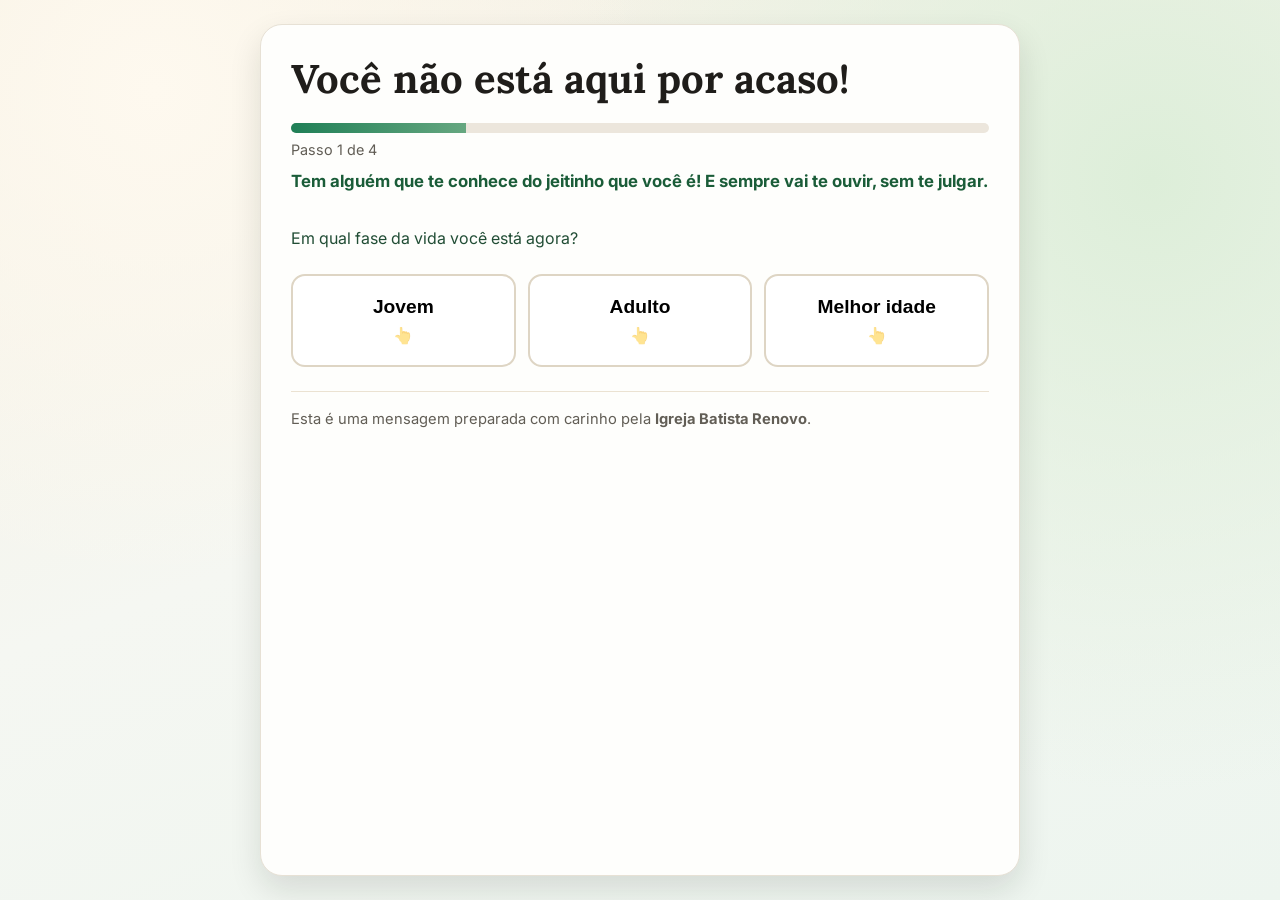
==== index.html @ 22cc5734 "Adiciona logo Instagram no botão CTA" ====
<!doctype html>
<html lang="pt-BR">
  <head>
    <meta charset="UTF-8" />
    <meta name="viewport" content="width=device-width, initial-scale=1.0" />
    <title>Esperança em Jesus</title>
    <link rel="icon" type="image/png" href="favicon.png" />
    <link rel="shortcut icon" href="favicon.png" />
    <link rel="preconnect" href="https://fonts.googleapis.com" />
    <link rel="preconnect" href="https://fonts.gstatic.com" crossorigin />
    <link href="https://fonts.googleapis.com/css2?family=Inter:wght@400;600;700&family=Lora:wght@600;700&display=swap" rel="stylesheet" />
    <link rel="stylesheet" href="styles.css" />
    <script src="script.js" defer></script>
  </head>

  <body>
    <main class="app-shell">

      <!-- HERO -->
      <header class="hero">
        <h1>Você não está aqui por acaso!</h1>

      </header>

      <!-- PROGRESSO -->
      <section class="progress-wrap" aria-label="Progresso da jornada">
        <div class="progress-track">
          <div class="progress-fill" id="progressFill"></div>
        </div>
        <p class="progress-label" id="progressLabel">Passo 1 de 4</p>
        <p class="progress-affirmation" id="progressAffirmation">
          <strong class="affirmation-highlight">Tem alguém que te conhece do jeitinho que você é!
             E sempre vai te ouvir, sem te julgar.</strong><br>
          Em qual fase da vida você está agora?
        </p>
      </section>

      <!-- PASSO 1: PERFIL -->
      <section class="step" id="step-welcome" data-step="welcome">
        <div class="choice-grid">

          <button type="button" class="choice-card profile-card" data-profile="jovem">
            <span class="choice-title">Jovem</span>
          </button>

          <button type="button" class="choice-card profile-card" data-profile="adulto">
            <span class="choice-title">Adulto</span>
          </button>

          <button type="button" class="choice-card profile-card" data-profile="melhor_idade">
            <span class="choice-title">Melhor idade</span>
          </button>

        </div>
      </section>

      <!-- PASSO 2: PESO -->
      <section class="step hidden" id="step-burden" data-step="burden">
        <p class="step-note step-context" id="burdenIntro">
          Pode ser algo que dói faz tempo, algo que te preocupa agora, ou algo que você
          já não consegue carregar sozinho(a).
        </p>
        <h2 class="step-question" id="burdenQuestion">Que peso você sente que Jesus poderia aliviar hoje?</h2>

        <div class="choice-grid" id="burdenOptions"></div>

        <button type="button" class="btn btn-secondary" id="backToProfile">
          Voltar
        </button>
      </section>

      <!-- PASSO 3: CUIDADO -->
      <section class="step hidden" id="step-support" data-step="support">
        <p class="step-note step-context" id="supportIntro">
          Jesus cuida de você de um jeito único. Escolha o cuidado que faz mais sentido
          para este momento da sua vida.
        </p>
        <h2 class="step-question" id="supportQuestion">Do que o seu coração mais precisa neste momento?</h2>

        <div class="choice-grid" id="supportOptions"></div>

        <button type="button" class="btn btn-secondary" id="backToBurden">
          Voltar
        </button>
      </section>

      <!-- PASSO FINAL -->
      <section class="step hidden" id="step-final" data-step="final">
        <h2>Você foi encontrado.</h2>

        <div class="message-stack">
          <p id="finalIntro">
            Tudo que você acabou de compartilhar — Deus já sabia.
            Ele te vê por dentro. Entende o que você às vezes nem consegue colocar em palavras.
          </p>

          <div id="finalPilares" class="pilares-grid"></div>

          <p id="finalBurden"></p>
          <p id="finalSupport"></p>

          <p id="finalCommunity">
            Essa mensagem não chegou até você por acaso. É o amor de Jesus te alcançando —
            exatamente aqui, exatamente agora.
          </p>

          <p class="verse" id="finalVerse"></p>
        </div>

        <article class="prayer-box" aria-label="Oração guiada">
          <h3>Oração guiada</h3>
          <p id="guidedPrayer">
            Senhor Jesus, eu não tenho todas as respostas — mas escolho Te dar meu coração hoje.
            Entra em tudo que eu estou vivendo. No que dói, no que confunde, no que ainda não tem nome.
            Eu Te recebo — e escolho seguir com você. Amém.
          </p>
        </article>

        <section class="final-banner-wrap" aria-label="Links da igreja com rolagem">
          <h3 class="final-banner-title">Uma comunidade real, para pessoas reais.</h3>
          <div class="final-banner-scroll-wrap">
            <div class="final-banner-scroll">
              <img class="final-banner-image" src="jiu-jitsu.png"             alt="Projeto social Renovo - aulas de Jiu-Jitsu"            loading="lazy" />
              <img class="final-banner-image" src="alfabetiza%C3%A7%C3%A3o.png" alt="Projeto de alfabetizacao para jovens e adultos"   loading="lazy" />
              <img class="final-banner-image" src="bale.png"                  alt="Projeto Ballet Renovo com aulas gratuitas"           loading="lazy" />
              <img class="final-banner-image" src="miss%C3%A3o.jpg"           alt="Nossa Missão - Igreja Batista Renovo"                loading="lazy" />
              <img class="final-banner-image" src="vis%C3%A3o.jpg"            alt="Nossa Visão - Igreja Batista Renovo"                 loading="lazy" />
              <img class="final-banner-image" src="compromisso.jpg"           alt="Nossos Compromissos - Igreja Batista Renovo"         loading="lazy" />
            </div>
          </div>
        </section>

        <div class="cta-column">
          <a class="btn btn-whatsapp btn-equal"
             href="https://wa.me/5592991217711?text=Ol%C3%A1!%20Acessei%20a%20p%C3%A1gina%20e%20gostaria%20de%20conhecer%20mais%20a%20Igreja%20Batista%20Renovo."
             target="_blank"
             rel="noreferrer">
            <svg xmlns="http://www.w3.org/2000/svg" viewBox="0 0 24 24" fill="currentColor" width="20" height="20" style="margin-right:8px;flex-shrink:0" aria-hidden="true">
              <path d="M17.472 14.382c-.297-.149-1.758-.867-2.03-.967-.273-.099-.471-.148-.67.15-.197.297-.767.966-.94 1.164-.173.199-.347.223-.644.075-.297-.15-1.255-.463-2.39-1.475-.883-.788-1.48-1.761-1.653-2.059-.173-.297-.018-.458.13-.606.134-.133.298-.347.446-.52.149-.174.198-.298.298-.497.099-.198.05-.371-.025-.52-.075-.149-.669-1.612-.916-2.207-.242-.579-.487-.5-.669-.51-.173-.008-.371-.01-.57-.01-.198 0-.52.074-.792.372-.272.297-1.04 1.016-1.04 2.479 0 1.462 1.065 2.875 1.213 3.074.149.198 2.096 3.2 5.077 4.487.709.306 1.262.489 1.694.625.712.227 1.36.195 1.871.118.571-.085 1.758-.719 2.006-1.413.248-.694.248-1.289.173-1.413-.074-.124-.272-.198-.57-.347z"/>
              <path d="M12 0C5.373 0 0 5.373 0 12c0 2.127.558 4.122 1.528 5.855L0 24l6.335-1.505A11.943 11.943 0 0012 24c6.627 0 12-5.373 12-12S18.627 0 12 0zm0 21.818a9.818 9.818 0 01-5.006-1.368l-.36-.214-3.732.886.939-3.618-.234-.372A9.818 9.818 0 1112 21.818z"/>
            </svg>
            Quero dar um próximo passo
          </a>
          <a class="btn btn-primary btn-equal"
             id="ctaVisit"
             href="https://www.instagram.com/renovomanaus?igsh=MmhmaDRhMWgzZGI="
             target="_blank"
             rel="noreferrer">
            <svg xmlns="http://www.w3.org/2000/svg" viewBox="0 0 24 24" fill="currentColor" width="20" height="20" style="margin-right:8px;flex-shrink:0" aria-hidden="true">
              <path d="M12 2.163c3.204 0 3.584.012 4.85.07 3.252.148 4.771 1.691 4.919 4.919.058 1.265.069 1.645.069 4.849 0 3.205-.012 3.584-.069 4.849-.149 3.225-1.664 4.771-4.919 4.919-1.266.058-1.644.07-4.85.07-3.204 0-3.584-.012-4.849-.07-3.26-.149-4.771-1.699-4.919-4.92-.058-1.265-.07-1.644-.07-4.849 0-3.204.013-3.583.07-4.849.149-3.227 1.664-4.771 4.919-4.919 1.266-.057 1.645-.069 4.849-.069zm0-2.163c-3.259 0-3.667.014-4.947.072-4.358.2-6.78 2.618-6.98 6.98-.059 1.281-.073 1.689-.073 4.948 0 3.259.014 3.668.072 4.948.2 4.358 2.618 6.78 6.98 6.98 1.281.058 1.689.072 4.948.072 3.259 0 3.668-.014 4.948-.072 4.354-.2 6.782-2.618 6.979-6.98.059-1.28.073-1.689.073-4.948 0-3.259-.014-3.667-.072-4.947-.196-4.354-2.617-6.78-6.979-6.98-1.281-.059-1.69-.073-4.949-.073zm0 5.838c-3.403 0-6.162 2.759-6.162 6.162s2.759 6.163 6.162 6.163 6.162-2.759 6.162-6.163c0-3.403-2.759-6.162-6.162-6.162zm0 10.162c-2.209 0-4-1.79-4-4 0-2.209 1.791-4 4-4s4 1.791 4 4c0 2.21-1.791 4-4 4zm6.406-11.845c-.796 0-1.441.645-1.441 1.44s.645 1.44 1.441 1.44c.795 0 1.439-.645 1.439-1.44s-.644-1.44-1.439-1.44z"/>
            </svg>
            Conheça mais sobre nós
          </a>
        </div>

        <button type="button" class="btn btn-secondary" id="restartJourney">
          Refazer jornada
        </button>
      </section>

      <footer class="footer-note">
        <p>
          Esta é uma mensagem preparada com carinho pela
          <strong>Igreja Batista Renovo</strong>.
        </p>
      </footer>

    </main>
  </body>
</html>
---- styles.css ----
:root {
  --bg: #f7f4ee;
  --surface: #ffffff;
  --text: #1f1d1a;
  --muted: #625e56;
  --primary: #176b47;
  --primary-strong: #0f4a31;
  --secondary: #e7dcc8;
  --border: #ded5c4;
  --shadow: 0 14px 32px rgba(19, 21, 20, 0.12);
}

html {
  /* Impede zoom automático de fonte no iOS */
  -webkit-text-size-adjust: 100%;
  text-size-adjust: 100%;
}

* {
  box-sizing: border-box;
  /* Remove o flash azul/cinza ao tocar em elementos no Android/iOS */
  -webkit-tap-highlight-color: transparent;
}

body {
  margin: 0;
  min-height: 100vh;
  font-family: "Inter", "Segoe UI", Tahoma, Geneva, Verdana, sans-serif;
  color: var(--text);
  background:
    radial-gradient(circle at 12% 10%, #fef9ef 0%, transparent 36%),
    radial-gradient(circle at 90% 20%, #ddeed9 0%, transparent 45%),
    linear-gradient(160deg, #f6f0e2 0%, #f5f7f2 48%, #edf5ef 100%);
  display: flex;
  justify-content: center;
  padding: 24px 14px;
}

.app-shell {
  width: min(760px, 100%);
  background: color-mix(in srgb, var(--surface) 92%, #f6f0df 8%);
  border: 1px solid color-mix(in srgb, var(--border) 72%, #ffffff 28%);
  border-radius: 22px;
  box-shadow: var(--shadow);
  padding: 30px;
}

.hero h1 {
  margin: 0;
  font-family: "Lora", Georgia, serif;
  font-size: clamp(1.6rem, 5vw, 2.5rem);
  line-height: 1.2;
}

.eyebrow {
  margin: 0 0 10px;
  text-transform: uppercase;
  letter-spacing: 0.08em;
  font-size: 0.78rem;
  color: var(--primary-strong);
  font-weight: 700;
}

.hero p {
  margin: 12px 0 0;
  color: var(--muted);
  line-height: 1.55;
}

.progress-wrap {
  margin: 20px 0 22px;
}

.progress-track {
  width: 100%;
  height: 10px;
  border-radius: 999px;
  background: #ece6dc;
  overflow: hidden;
}

.progress-fill {
  width: 0;
  height: 100%;
  background: linear-gradient(90deg, #1f7f56 0%, #66a780 100%);
  transition: width 240ms ease;
}

.progress-label {
  margin: 8px 0 0;
  font-size: 0.9rem;
  color: var(--muted);
}

.progress-affirmation {
  margin: 10px 0 0;
  font-size: 1rem;
  font-weight: 400;
  color: #214d35;
  line-height: 1.6;
}

.affirmation-highlight {
  display: block;
  font-size: 1.05rem;
  font-weight: 700;
  color: #1a5c38;
  margin-bottom: 6px;
}

.step {
  animation: fade-in 220ms ease;
}

@keyframes fade-in {
  from {
    opacity: 0;
    transform: translateY(8px);
  }

  to {
    opacity: 1;
    transform: translateY(0);
  }
}

.hidden {
  display: none;
}

.step h2 {
  margin: 0 0 10px;
  font-family: "Lora", Georgia, serif;
  font-size: clamp(1.2rem, 4vw, 1.65rem);
}

.step p {
  margin: 0;
  color: var(--muted);
  line-height: 1.55;
}

.step-note {
  margin-bottom: 14px;
}

.step-context {
  border: 1px solid #d9cfbf;
  border-radius: 12px;
  background: #fffdf8;
  padding: 12px 14px;
  margin-bottom: 12px;
}

.verse-block {
  display: block;
  background: #f0f8f3;
  border-left: 4px solid #1f7f56;
  border-radius: 8px;
  padding: 10px 14px;
  margin-bottom: 8px;
}

.verse-ref {
  display: block;
  font-style: normal;
  font-weight: 700;
  font-size: 0.85rem;
  color: #1f7f56;
  margin-bottom: 4px;
  letter-spacing: 0.02em;
}

.verse-text {
  display: block;
  font-style: italic;
  font-size: 1rem;
  color: #214d35;
  line-height: 1.5;
}

.verse-intro {
  display: block;
  font-size: 0.9rem;
  color: var(--muted);
}

.step-question {
  border: 1px solid #76a88d;
  border-radius: 12px;
  background: #f2fbf6;
  padding: 12px 14px;
  margin: 0 0 12px;
}

.choice-grid {
  display: grid;
  grid-template-columns: repeat(3, minmax(0, 1fr));
  gap: 12px;
  margin: 16px 0 18px;
}

.choice-card {
  text-align: center;
  border: 2px solid var(--border);
  border-radius: 14px;
  background: var(--surface);
  padding: 20px 10px;
  cursor: pointer;
  transition: transform 160ms ease, border-color 160ms ease, box-shadow 160ms ease, background 160ms ease;
  position: relative;
  overflow: hidden;
}

.choice-card::after {
  content: "👆";
  display: block;
  font-size: 1rem;
  margin-top: 8px;
  opacity: 0.5;
}

.choice-card:hover,
.choice-card:focus-visible {
  transform: translateY(-2px);
  border-color: #78a88f;
  box-shadow: 0 10px 18px rgba(23, 107, 71, 0.12);
  outline: none;
}

/* Feedback de toque para mobile */
.choice-card:active {
  transform: scale(0.98);
  background: #f0f8f3;
  border-color: #78a88f;
}

.choice-card.selected {
  border-color: #1f7f56;
  box-shadow: 0 0 0 2px rgba(31, 127, 86, 0.18);
  background: #f4fbf7;
}

.choice-title {
  display: block;
  font-weight: 700;
  font-size: 1.2rem;
  margin-bottom: 0;
}

.choice-text {
  display: block;
  color: var(--muted);
  font-size: 0.9rem;
  line-height: 1.4;
}

.message-stack {
  display: grid;
  gap: 10px;
  margin-top: 12px;
}

.pilares-grid {
  display: grid;
  grid-template-columns: 1fr;
  gap: 10px;
  margin: 4px 0;
}

.pilar-card {
  border-left: 4px solid #1f7f56;
  background: #f4fbf7;
  border-radius: 0 12px 12px 0;
  padding: 12px 14px;
}

.pilar-titulo {
  margin: 0 0 4px;
  font-family: "Lora", Georgia, serif;
  font-size: 1rem;
  font-weight: 700;
  color: #1a5c38;
}

.pilar-texto {
  margin: 0;
  font-size: 0.92rem;
  color: #3a3530;
  line-height: 1.5;
}

.message-stack p {
  margin: 0;
  color: #2a2722;
  line-height: 1.6;
}

.verse {
  padding-left: 12px;
  border-left: 3px solid #88b39c;
  color: #214d35;
  font-style: italic;
  font-family: "Lora", Georgia, serif;
}

.prayer-box {
  margin-top: 20px;
  padding: 16px;
  border-radius: 14px;
  border: 1px solid #cde2d5;
  background: linear-gradient(160deg, #f3fbf7 0%, #f9fff5 100%);
}

.prayer-box h3 {
  margin: 0 0 8px;
  font-family: "Lora", Georgia, serif;
}

.prayer-box p {
  margin: 0;
  color: #274534;
  line-height: 1.6;
}

.final-banner-wrap {
  margin-top: 18px;
}

.final-banner-title {
  margin: 0 0 8px;
  font-size: 1rem;
}

.final-banner-scroll-wrap {
  position: relative;
  border-radius: 14px;
}

.final-banner-scroll {
  display: flex;
  flex-direction: row;
  align-items: flex-start;
  gap: 8px;
  padding: 8px 8px 14px;
  overflow-x: auto;
  overflow-y: visible;
  border: 1px solid #d8cfbf;
  border-radius: 14px;
  background: #f7f3ea;
  overscroll-behavior: contain;
  -webkit-overflow-scrolling: touch;
  scroll-snap-type: x mandatory;
}

.final-banner-scroll::-webkit-scrollbar {
  height: 5px;
}

.final-banner-scroll::-webkit-scrollbar-track {
  background: #ece6dc;
  border-radius: 999px;
  margin: 0 6px;
}

.final-banner-scroll::-webkit-scrollbar-thumb {
  background: linear-gradient(90deg, #1f7f56 0%, #66a780 100%);
  border-radius: 999px;
}

.final-banner-image {
  flex: 0 0 auto;
  width: 110px;
  height: 195px;
  object-fit: contain;
  object-position: center;
  background: #ffffff;
  border-radius: 10px;
  scroll-snap-align: start;
  display: block;
}

/* ─── LIGHTBOX ──────────────────────────────────────── */
.lightbox-overlay {
  position: fixed;
  inset: 0;
  background: rgba(0, 0, 0, 0);
  z-index: 999;
  display: flex;
  align-items: center;
  justify-content: center;
  padding: 20px;
  cursor: zoom-out;
  transition: background 220ms ease;
}

.lightbox-overlay.lightbox-open {
  background: rgba(0, 0, 0, 0.92);
}

.lightbox-img {
  max-width: 100%;
  max-height: 90dvh;
  object-fit: contain;
  border-radius: 10px;
  transform: scale(0.9);
  transition: transform 220ms ease;
}

.lightbox-overlay.lightbox-open .lightbox-img {
  transform: scale(1);
}

.lightbox-close {
  position: absolute;
  top: 16px;
  right: 16px;
  width: 40px;
  height: 40px;
  border-radius: 50%;
  background: rgba(255, 255, 255, 0.18);
  border: 1px solid rgba(255, 255, 255, 0.3);
  color: #ffffff;
  font-size: 18px;
  cursor: pointer;
  display: flex;
  align-items: center;
  justify-content: center;
  line-height: 1;
  z-index: 2;
}

.lightbox-nav {
  position: absolute;
  top: 50%;
  transform: translateY(-50%);
  width: 44px;
  height: 44px;
  border-radius: 50%;
  background: rgba(255, 255, 255, 0.18);
  border: 1px solid rgba(255, 255, 255, 0.3);
  color: #ffffff;
  font-size: 22px;
  cursor: pointer;
  display: flex;
  align-items: center;
  justify-content: center;
  z-index: 2;
  user-select: none;
}

.lightbox-nav.prev { left: 12px; }
.lightbox-nav.next { right: 12px; }
.lightbox-nav:disabled { opacity: 0.25; cursor: default; }

.lightbox-counter {
  position: absolute;
  bottom: 16px;
  left: 50%;
  transform: translateX(-50%);
  color: rgba(255,255,255,0.7);
  font-size: 0.85rem;
  font-family: "Inter", sans-serif;
  z-index: 2;
}

.cta-column {
  margin-top: 18px;
  display: flex;
  flex-direction: column;
  gap: 10px;
}

.btn {
  border: none;
  border-radius: 999px;
  /* 14px vertical garante mínimo de 44px de altura para toque confortável */
  padding: 14px 20px;
  font-size: 1rem;
  font-weight: 700;
  font-family: "Inter", "Segoe UI", Tahoma, Geneva, Verdana, sans-serif;
  cursor: pointer;
  text-decoration: none;
  display: inline-flex;
  align-items: center;
  justify-content: center;
  /* Mínimo de toque recomendado */
  min-height: 44px;
}

.btn:active {
  opacity: 0.82;
}

.btn-primary {
  background: var(--primary);
  color: #ffffff;
}

.btn-primary:hover,
.btn-primary:focus-visible {
  background: var(--primary-strong);
}

#ctaVisit {
  background: #c0392b;
}

#ctaVisit:hover,
#ctaVisit:focus-visible {
  background: #922b21;
}

.btn-secondary {
  background: var(--secondary);
  color: #3b3428;
}

.btn-ghost {
  background: #ffffff;
  color: #314d3f;
  border: 1px solid #cddfce;
}

.btn-equal {
  width: 100%;
}

.btn-whatsapp {
  background: #25D366;
  color: #ffffff;
}

.btn-whatsapp:hover,
.btn-whatsapp:focus-visible {
  background: #1da851;
}

#backToProfile,
#backToBurden,
#restartJourney {
  margin-top: 6px;
}

.footer-note {
  margin-top: 24px;
  padding-top: 18px;
  border-top: 1px solid #ebe2d2;
}

.footer-note p {
  margin: 0;
  color: var(--muted);
  font-size: 0.92rem;
}

/* ─── TABLET (≤ 760px) ─────────────────────────────── */
@media (max-width: 760px) {
  .app-shell {
    padding: 22px;
    border-radius: 16px;
  }

  .btn {
    width: 100%;
  }

  .choice-grid {
    grid-template-columns: 1fr 1fr;
  }
}

/* ─── MOBILE (≤ 480px): tela cheia, sem margens ───── */
@media (max-width: 480px) {
  body {
    padding: 0;
    /* Fundo sólido — gradiente complexo não vale em tela cheia */
    background: #f2efe8;
  }

  .app-shell {
    border-radius: 0;
    border: none;
    box-shadow: none;
    padding: 20px 16px 32px;
    min-height: 100svh;
  }

  .hero h1 {
    font-size: 1.55rem;
  }

  .progress-wrap {
    margin: 16px 0 18px;
  }

  .step-context,
  .step-question {
    padding: 10px 12px;
    font-size: 0.95rem;
  }

  .choice-grid {
    grid-template-columns: 1fr;
    gap: 10px;
  }

  .prayer-box {
    padding: 14px;
  }

  .final-banner-scroll {
    height: 175px;
  }
}
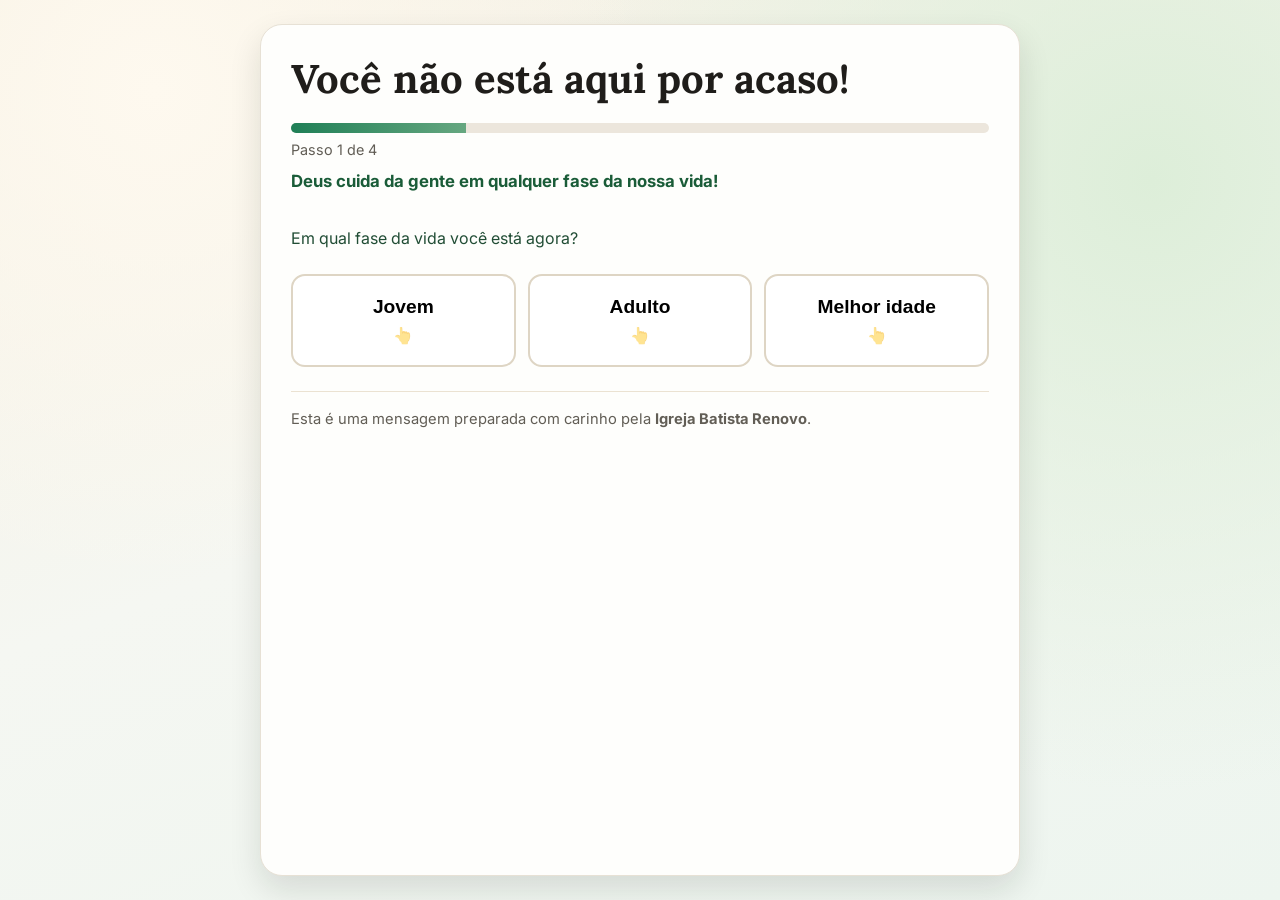
==== commit f8dce491: "Atualiza frase de abertura da jornada Co-Authored-By: Claude Sonnet 4.6 <noreply@anthropic.com>" ====
--- a/index.html
+++ b/index.html
@@ -29,8 +29,7 @@
         </div>
         <p class="progress-label" id="progressLabel">Passo 1 de 4</p>
         <p class="progress-affirmation" id="progressAffirmation">
-          <strong class="affirmation-highlight">Tem alguém que te conhece do jeitinho que você é!
-             E sempre vai te ouvir, sem te julgar.</strong><br>
+          <strong class="affirmation-highlight">Deus cuida da gente em qualquer fase da nossa vida!</strong><br>
           Em qual fase da vida você está agora?
         </p>
       </section>
@@ -56,10 +55,7 @@
 
       <!-- PASSO 2: PESO -->
       <section class="step hidden" id="step-burden" data-step="burden">
-        <p class="step-note step-context" id="burdenIntro">
-          Pode ser algo que dói faz tempo, algo que te preocupa agora, ou algo que você
-          já não consegue carregar sozinho(a).
-        </p>
+        <img id="burdenBanner" src="" alt="" class="burden-banner" />
         <h2 class="step-question" id="burdenQuestion">Que peso você sente que Jesus poderia aliviar hoje?</h2>
 
         <div class="choice-grid" id="burdenOptions"></div>
@@ -71,10 +67,6 @@
 
       <!-- PASSO 3: CUIDADO -->
       <section class="step hidden" id="step-support" data-step="support">
-        <p class="step-note step-context" id="supportIntro">
-          Jesus cuida de você de um jeito único. Escolha o cuidado que faz mais sentido
-          para este momento da sua vida.
-        </p>
         <h2 class="step-question" id="supportQuestion">Do que o seu coração mais precisa neste momento?</h2>
 
         <div class="choice-grid" id="supportOptions"></div>
@@ -115,6 +107,12 @@
             Eu Te recebo — e escolho seguir com você. Amém.
           </p>
         </article>
+
+        <section class="pastor-video-wrap">
+          <video class="pastor-video" controls preload="metadata" playsinline>
+            <source src="video%20pastor%20judson.mp4" type="video/mp4">
+          </video>
+        </section>
 
         <section class="final-banner-wrap" aria-label="Links da igreja com rolagem">
           <h3 class="final-banner-title">Uma comunidade real, para pessoas reais.</h3>
--- a/styles.css
+++ b/styles.css
@@ -152,6 +152,14 @@
   margin-bottom: 12px;
 }
 
+.burden-banner {
+  width: 100%;
+  border-radius: 12px;
+  margin-bottom: 12px;
+  display: block;
+  object-fit: cover;
+}
+
 .verse-block {
   display: block;
   background: #f0f8f3;
@@ -273,21 +281,50 @@
   background: #f4fbf7;
   border-radius: 0 12px 12px 0;
   padding: 12px 14px;
+  cursor: pointer;
+  -webkit-tap-highlight-color: transparent;
+}
+
+.pilar-card:active {
+  background: #e8f7ef;
+}
+
+.pilar-header {
+  display: flex;
+  align-items: center;
+  justify-content: space-between;
+  gap: 8px;
 }
 
 .pilar-titulo {
-  margin: 0 0 4px;
+  margin: 0;
   font-family: "Lora", Georgia, serif;
   font-size: 1rem;
   font-weight: 700;
   color: #1a5c38;
 }
 
+.pilar-hint {
+  font-size: 1rem;
+  opacity: 0.5;
+  flex-shrink: 0;
+}
+
 .pilar-texto {
   margin: 0;
   font-size: 0.92rem;
   color: #3a3530;
   line-height: 1.5;
+  max-height: 0;
+  overflow: hidden;
+  opacity: 0;
+  transition: max-height 380ms ease, opacity 320ms ease, margin-top 320ms ease;
+}
+
+.pilar-card.pilar-expanded .pilar-texto {
+  max-height: 200px;
+  opacity: 1;
+  margin-top: 8px;
 }
 
 .message-stack p {
@@ -321,6 +358,16 @@
   margin: 0;
   color: #274534;
   line-height: 1.6;
+}
+
+.pastor-video-wrap {
+  margin-top: 18px;
+}
+
+.pastor-video {
+  width: 100%;
+  border-radius: 12px;
+  display: block;
 }
 
 .final-banner-wrap {
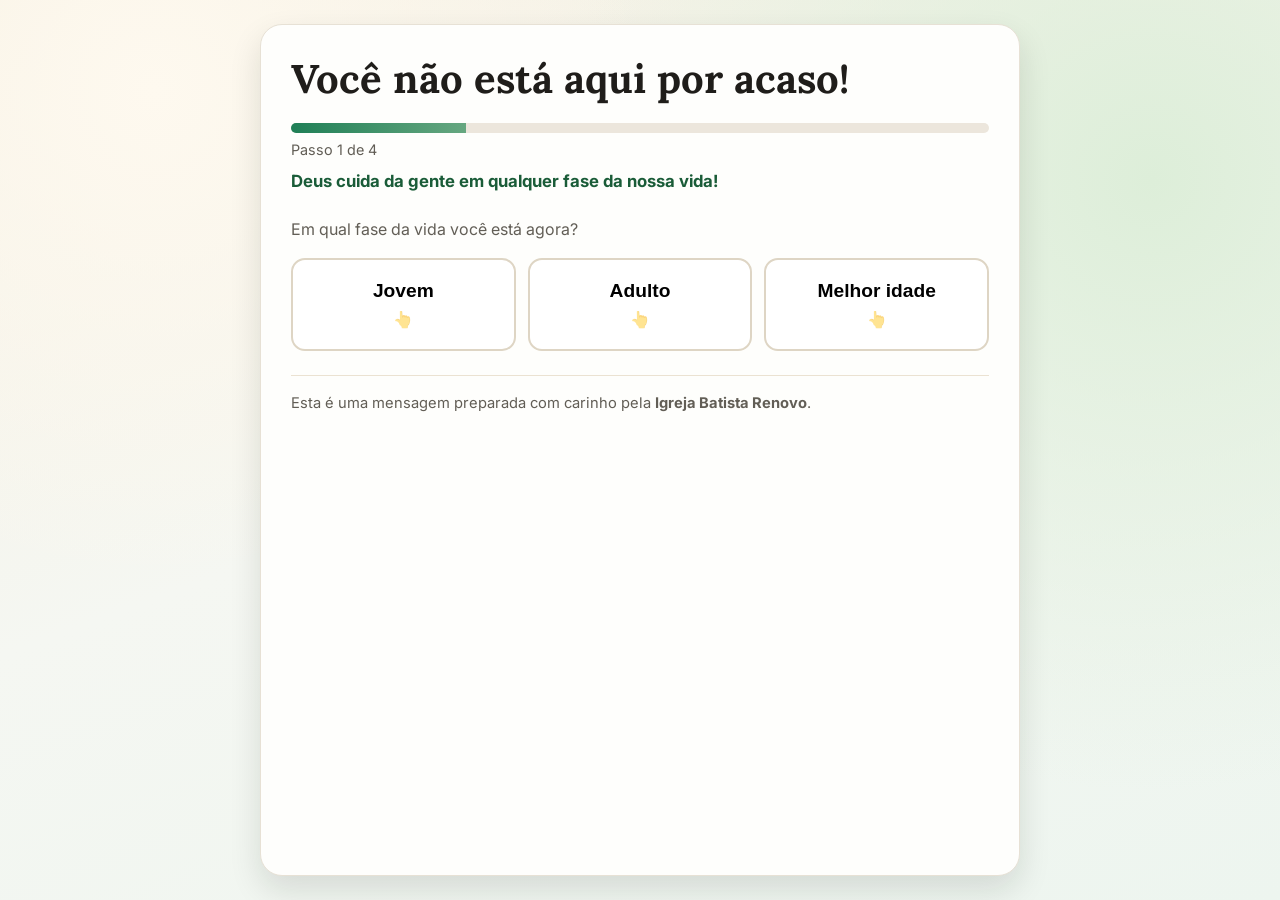
==== commit 272d6096: "Update welcome copy" ====
--- a/index.html
+++ b/index.html
@@ -29,13 +29,14 @@
         </div>
         <p class="progress-label" id="progressLabel">Passo 1 de 4</p>
         <p class="progress-affirmation" id="progressAffirmation">
-          <strong class="affirmation-highlight">Deus cuida da gente em qualquer fase da nossa vida!</strong><br>
-          Em qual fase da vida você está agora?
+          <strong class="affirmation-highlight">Deus cuida da gente em qualquer fase da nossa vida!</strong>
         </p>
       </section>
 
       <!-- PASSO 1: PERFIL -->
       <section class="step" id="step-welcome" data-step="welcome">
+        <p class="welcome-question">Em qual fase da vida você está agora?</p>
+
         <div class="choice-grid">
 
           <button type="button" class="choice-card profile-card" data-profile="jovem">
--- a/styles.css
+++ b/styles.css
@@ -142,6 +142,11 @@
 
 .step-note {
   margin-bottom: 14px;
+}
+
+.welcome-question {
+  font-size: 1rem;
+  color: var(--text);
 }
 
 .step-context {
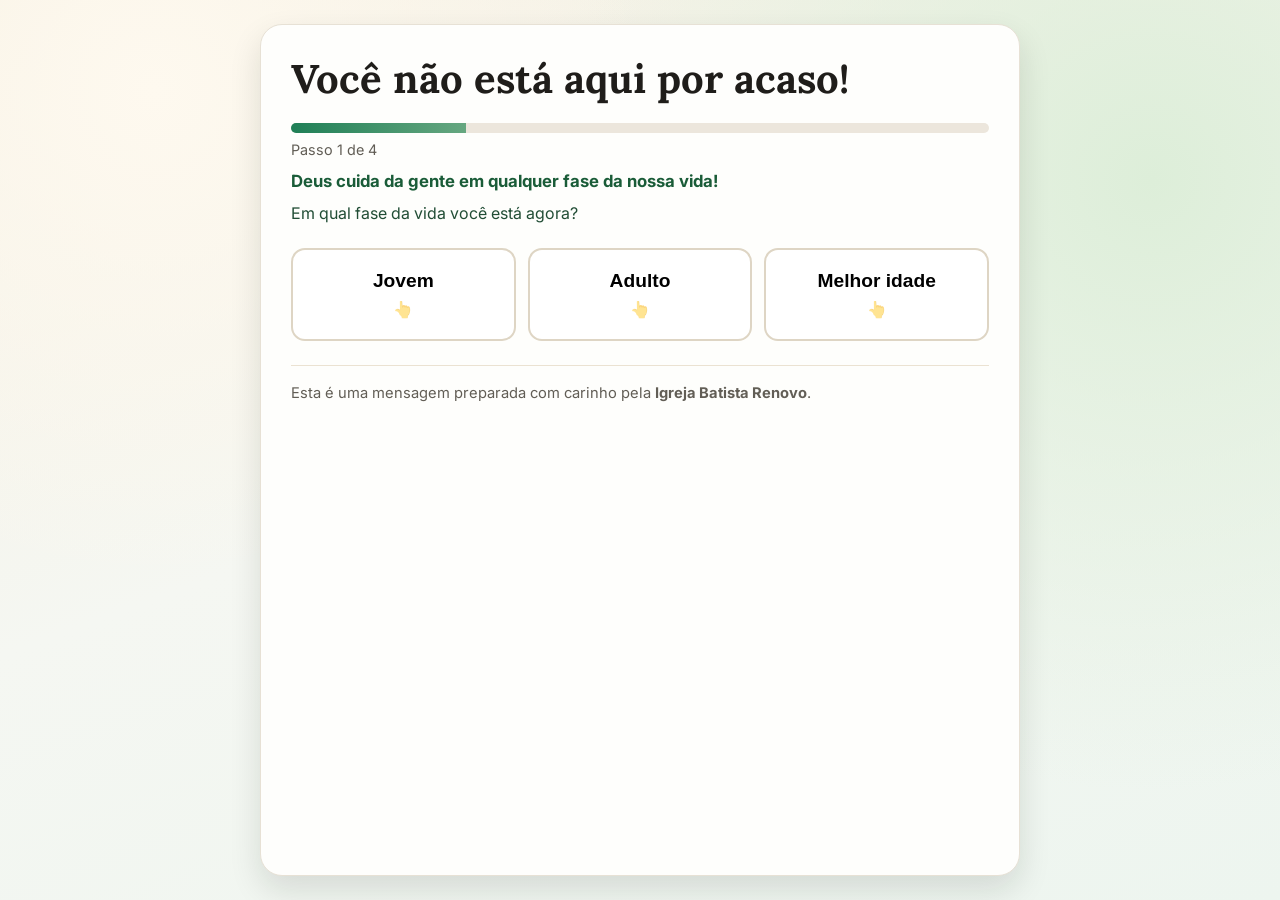
==== commit e8482ec2: "Group welcome question with affirmation" ====
--- a/index.html
+++ b/index.html
@@ -30,13 +30,12 @@
         <p class="progress-label" id="progressLabel">Passo 1 de 4</p>
         <p class="progress-affirmation" id="progressAffirmation">
           <strong class="affirmation-highlight">Deus cuida da gente em qualquer fase da nossa vida!</strong>
+          Em qual fase da vida você está agora?
         </p>
       </section>
 
       <!-- PASSO 1: PERFIL -->
       <section class="step" id="step-welcome" data-step="welcome">
-        <p class="welcome-question">Em qual fase da vida você está agora?</p>
-
         <div class="choice-grid">
 
           <button type="button" class="choice-card profile-card" data-profile="jovem">
--- a/styles.css
+++ b/styles.css
@@ -142,11 +142,6 @@
 
 .step-note {
   margin-bottom: 14px;
-}
-
-.welcome-question {
-  font-size: 1rem;
-  color: var(--text);
 }
 
 .step-context {
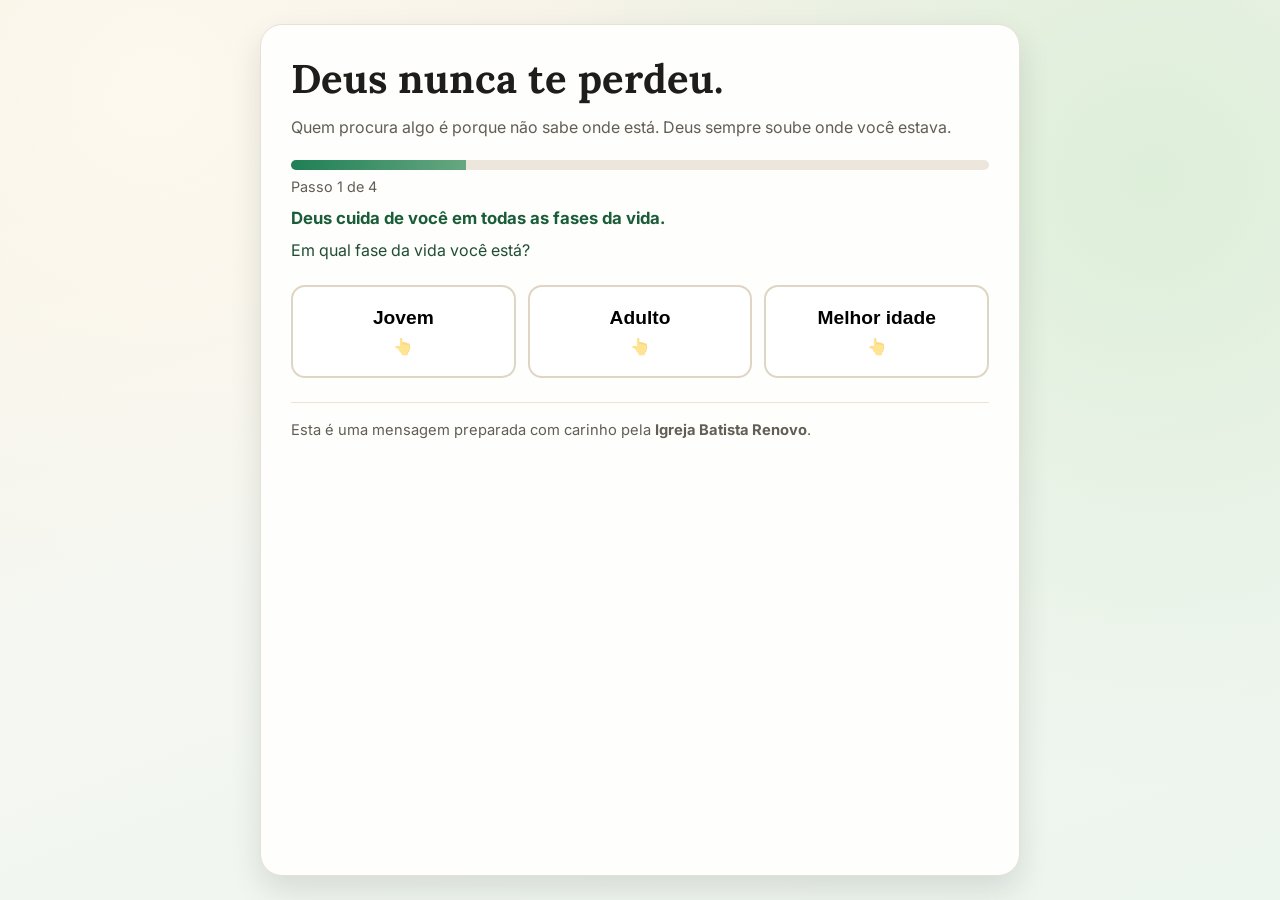
==== commit f96743b4: "Update first step copy" ====
--- a/index.html
+++ b/index.html
@@ -18,7 +18,8 @@
 
       <!-- HERO -->
       <header class="hero">
-        <h1>Você não está aqui por acaso!</h1>
+        <h1>Deus nunca te perdeu.</h1>
+        <p>Quem procura algo é porque não sabe onde está. Deus sempre soube onde você estava.</p>
 
       </header>
 
@@ -29,8 +30,8 @@
         </div>
         <p class="progress-label" id="progressLabel">Passo 1 de 4</p>
         <p class="progress-affirmation" id="progressAffirmation">
-          <strong class="affirmation-highlight">Deus cuida da gente em qualquer fase da nossa vida!</strong>
-          Em qual fase da vida você está agora?
+          <strong class="affirmation-highlight">Deus cuida de você em todas as fases da vida.</strong>
+          Em qual fase da vida você está?
         </p>
       </section>
 
